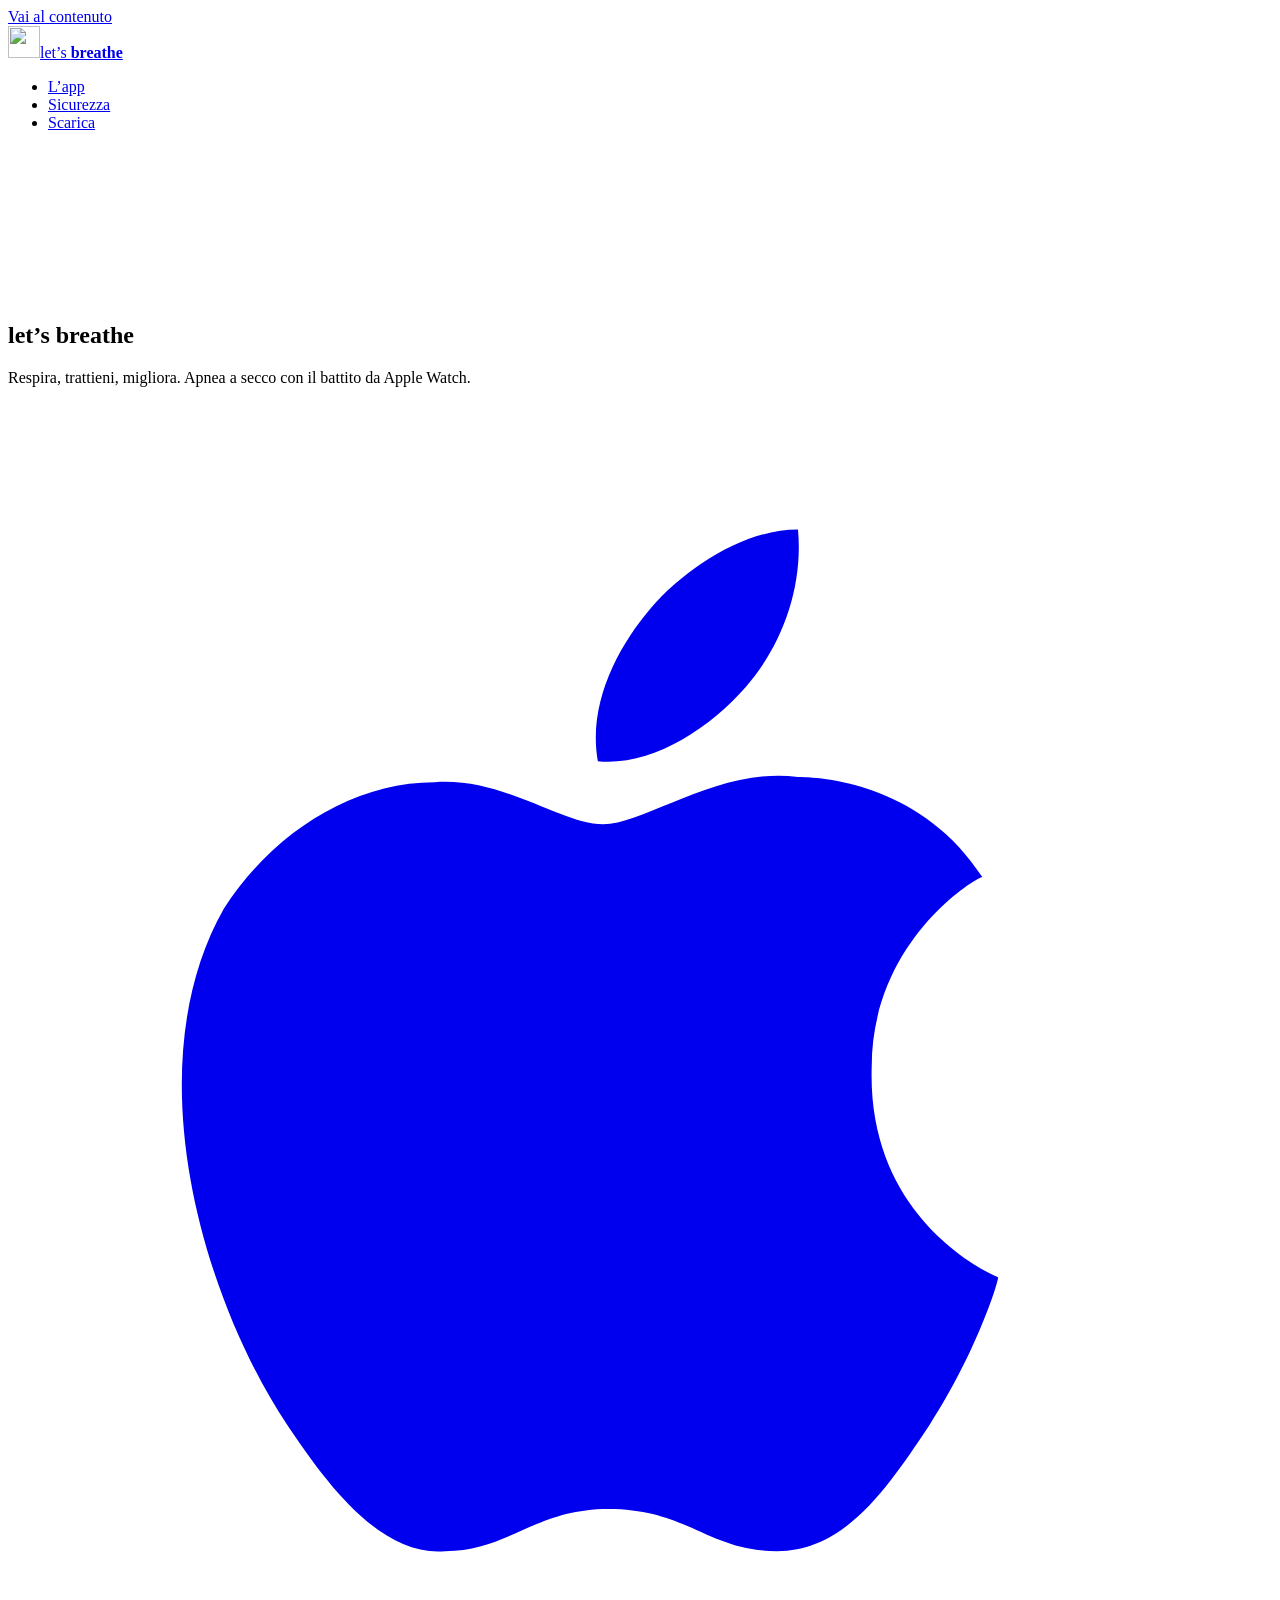
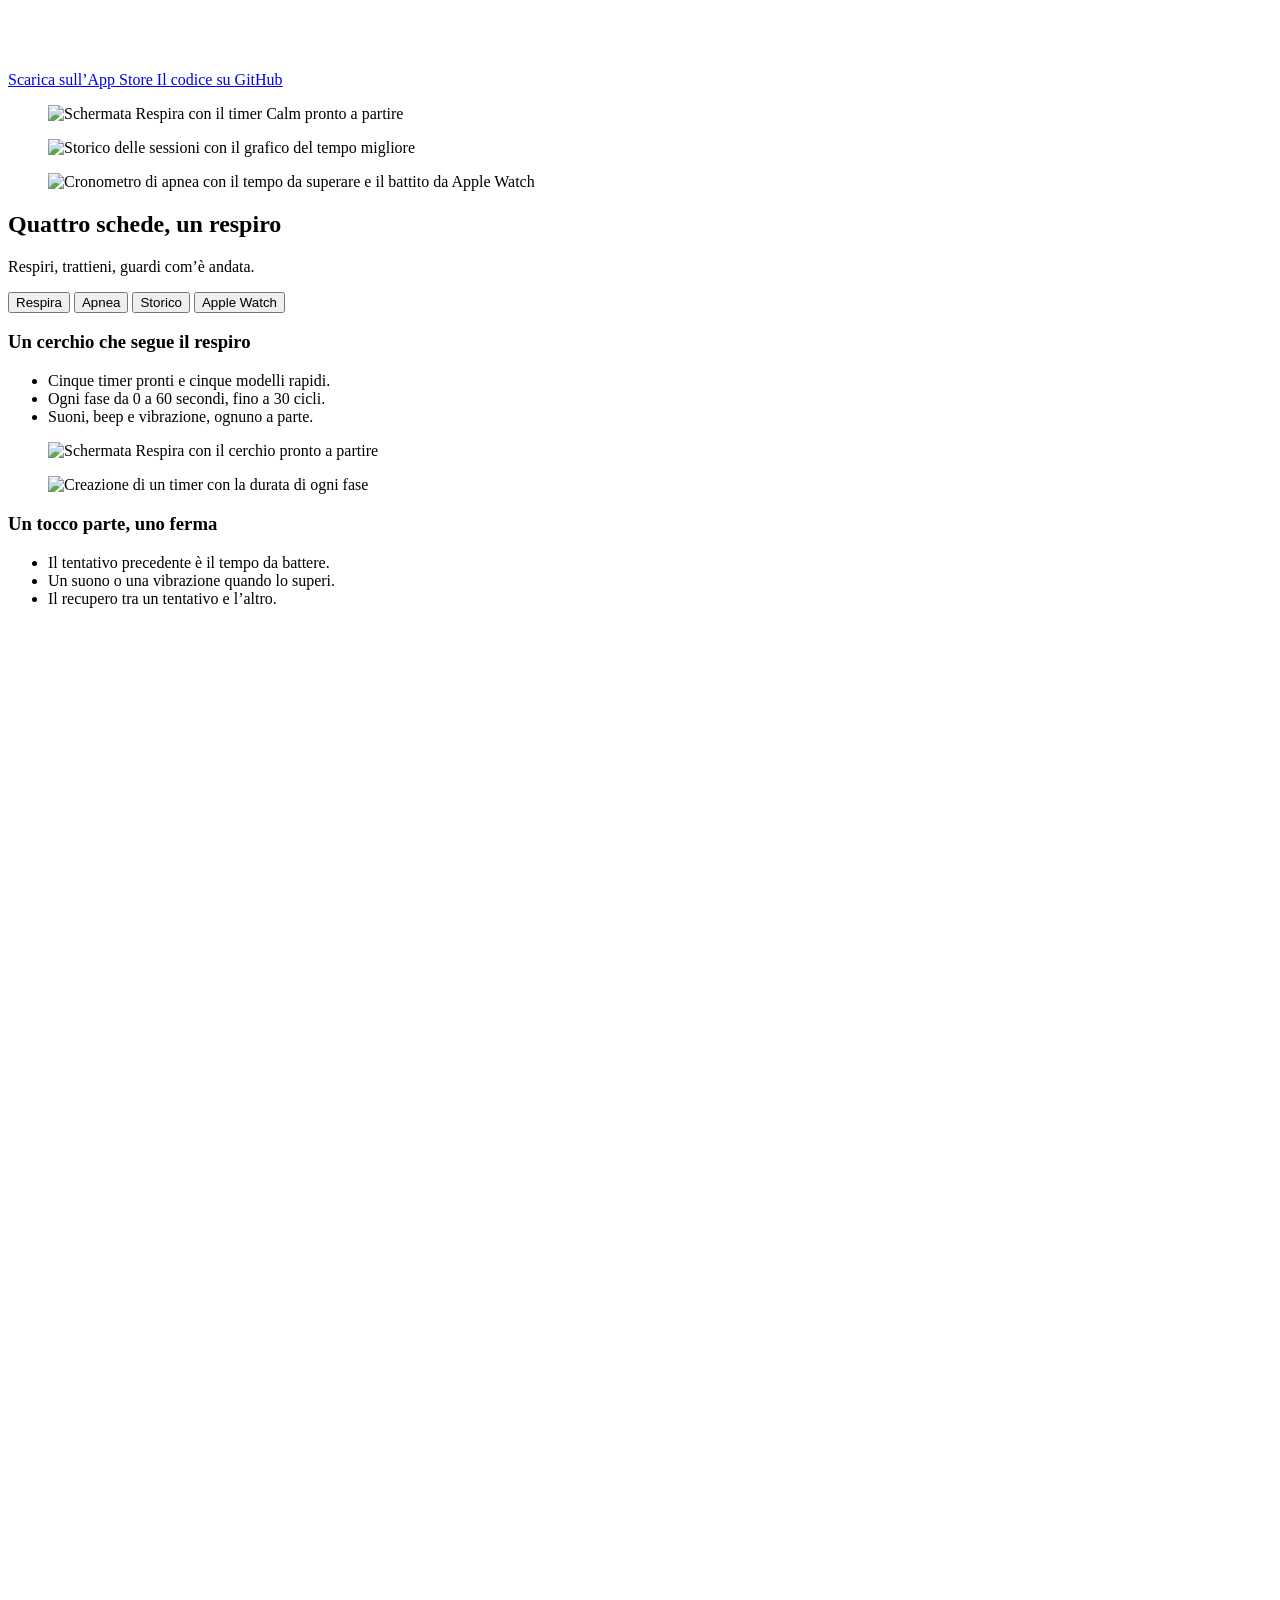
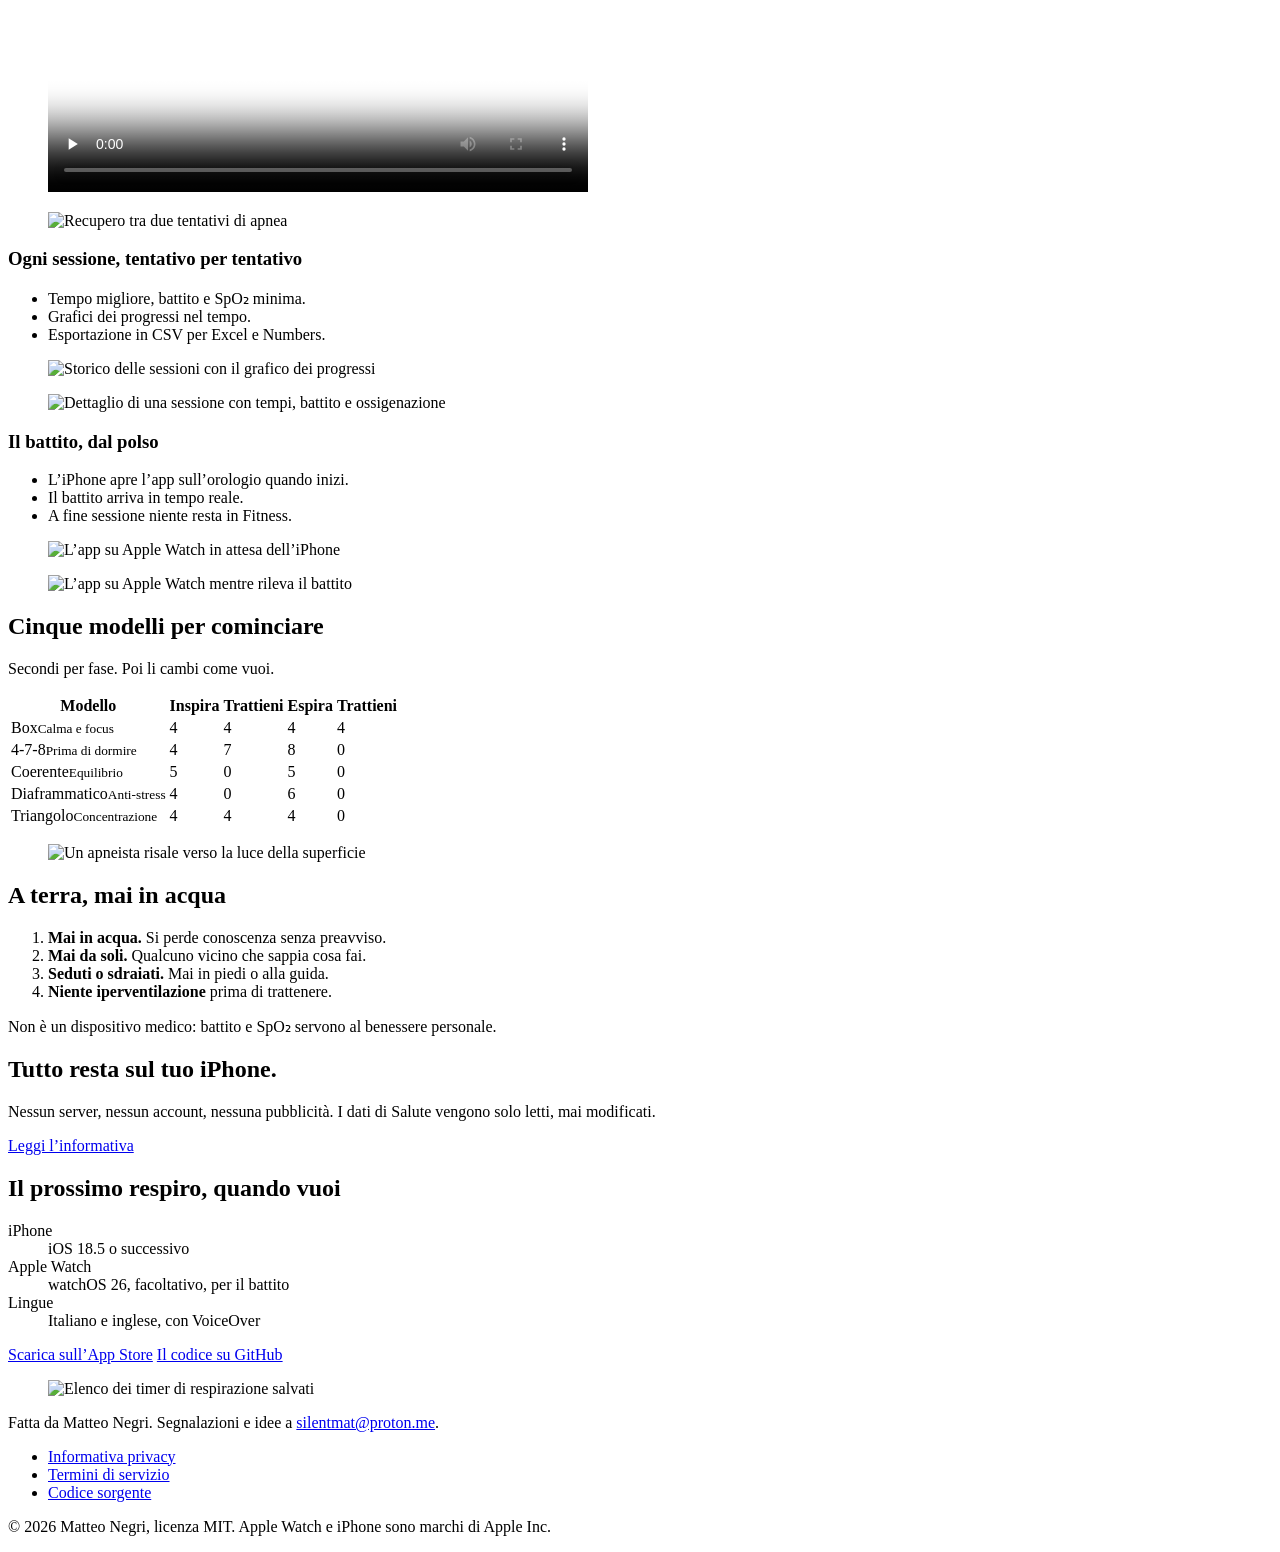
==== docs/index.html @ 78574faf "Add files via upload" ====
<!doctype html>
<html lang="it">
<head>
<meta charset="utf-8">
<meta name="viewport" content="width=device-width, initial-scale=1">
<title>Let’s Breathe, respirazione guidata e apnea a secco</title>
<meta name="description" content="App per iPhone e Apple Watch: timer di respirazione a quattro fasi e cronometro di apnea statica a secco, con il battito in tempo reale dal Watch.">
<link rel="icon" href="assets/icon.png">
<link rel="apple-touch-icon" href="assets/icon.png">
<link rel="preconnect" href="https://fonts.googleapis.com">
<link rel="preconnect" href="https://fonts.gstatic.com" crossorigin>
<link href="https://fonts.googleapis.com/css2?family=Instrument+Sans:wght@400;500;700&family=Figtree:wght@400;500&display=swap" rel="stylesheet">
<link rel="stylesheet" href="assets/site.css">
<script>document.documentElement.classList.add('js');</script>
</head>
<body>
<a class="skip" href="#main">Vai al contenuto</a>

<header class="nav">
  <div class="container nav__in">
    <a class="mark" href="./" aria-label="Let’s Breathe, inizio pagina"><img src="assets/icon.png" alt="" width="32" height="32">let’s <b>breathe</b></a>
    <ul>
      <li><a href="#app">L’app</a></li>
      <li><a href="#sicurezza">Sicurezza</a></li>
      <li><a href="#scarica">Scarica</a></li>
    </ul>
  </div>
</header>

<main id="main">
  <section class="hero" aria-labelledby="hero-title">
    <canvas class="hero__sea" aria-hidden="true"></canvas>
    <div class="container hero__grid">
      <div>
        <h1 id="hero-title" class="wordmark"><span>let’s</span> <b>breathe</b></h1>
        <p class="lead"><span class="motto">Respira, trattieni, migliora.</span> Apnea a secco con il battito da Apple Watch.</p>
        <div class="actions">
          <a class="btn btn--primary" href="https://apps.apple.com/it/app/lets-breathe/id6837291782">
            <svg viewBox="0 0 24 24" aria-hidden="true" fill="currentColor"><path d="M16.4 12.6c0-2.4 2-3.6 2.1-3.6-1.1-1.7-2.9-1.9-3.5-1.9-1.5-.2-2.9.9-3.7.9-.8 0-1.9-.9-3.2-.8-1.6 0-3.1 1-4 2.4-1.7 3-.4 7.4 1.2 9.8.8 1.2 1.8 2.5 3 2.4 1.2 0 1.7-.8 3.1-.8 1.5 0 1.9.8 3.2.8 1.3 0 2.1-1.2 2.9-2.4.9-1.4 1.3-2.7 1.3-2.8 0 0-2.5-1-2.4-4zM14 5.4c.7-.8 1.1-1.9 1-3-1 0-2.1.7-2.8 1.5-.6.7-1.2 1.8-1 2.9 1 .1 2.1-.6 2.8-1.4z"/></svg>
            Scarica sull’App Store
          </a>
          <a class="btn" href="https://github.com/negri-matteo/LetsBreathe">Il codice su GitHub</a>
        </div>
      </div>

      <div class="phones" aria-label="Tre schermate dell’app">
        <figure class="phone phone--l"><img src="Respira.jpg" width="600" height="1303" alt="Schermata Respira con il timer Calm pronto a partire" fetchpriority="high"></figure>
        <figure class="phone phone--r"><img src="Storico.jpg" width="600" height="1303" alt="Storico delle sessioni con il grafico del tempo migliore"></figure>
        <figure class="phone phone--c"><img src="Apnea.jpg" width="600" height="1303" alt="Cronometro di apnea con il tempo da superare e il battito da Apple Watch" fetchpriority="high"></figure>
      </div>
    </div>
  </section>
  <section class="section" id="app" aria-labelledby="app-title">
    <div class="container">
      <div class="head">
        <h2 id="app-title">Quattro schede, un respiro</h2>
        <p class="lead">Respiri, trattieni, guardi com’è andata.</p>
      </div>
      <div class="tabs" role="tablist" aria-label="Le schede dell’app">
        <button role="tab" id="t-resp" aria-controls="p-resp" aria-selected="true">Respira</button>
        <button role="tab" id="t-apnea" aria-controls="p-apnea" aria-selected="false" tabindex="-1">Apnea</button>
        <button role="tab" id="t-storico" aria-controls="p-storico" aria-selected="false" tabindex="-1">Storico</button>
        <button role="tab" id="t-watch" aria-controls="p-watch" aria-selected="false" tabindex="-1">Apple Watch</button>
      </div>

      <div class="panel" role="tabpanel" id="p-resp" aria-labelledby="t-resp">
        <div>
          <h3>Un cerchio che segue il respiro</h3>
          <ul class="facts">
            <li>Cinque timer pronti e cinque modelli rapidi.</li>
            <li>Ogni fase da 0 a 60 secondi, fino a 30 cicli.</li>
            <li>Suoni, beep e vibrazione, ognuno a parte.</li>
          </ul>
        </div>
        <div class="shots">
          <figure class="shot" data-slot="respira" data-kind="product"><img src="Respira.jpg" width="600" height="1303" alt="Schermata Respira con il cerchio pronto a partire" loading="lazy"></figure>
          <figure class="shot" data-slot="nuovo-timer" data-kind="product"><img src="Nuovo_Timer.jpg" width="600" height="1303" alt="Creazione di un timer con la durata di ogni fase" loading="lazy"></figure>
        </div>
      </div>

      <div class="panel" role="tabpanel" id="p-apnea" aria-labelledby="t-apnea">
        <div>
          <h3>Un tocco parte, uno ferma</h3>
          <ul class="facts">
            <li>Il tentativo precedente è il tempo da battere.</li>
            <li>Un suono o una vibrazione quando lo superi.</li>
            <li>Il recupero tra un tentativo e l’altro.</li>
          </ul>
        </div>
        <div class="shots">
          <figure class="shot shot--video" data-kind="product">
            <video controls playsinline preload="none" poster="assets/lets-breathe-demo-poster.jpg" width="540" height="1168" aria-label="Registrazione dello schermo di Let’s Breathe: avvertenze, timer di respirazione, apnea con il battito da Apple Watch, storico e informazioni">
              <source src="assets/lets-breathe-demo.mp4" type="video/mp4">
            </video>
          </figure>
          <figure class="shot" data-slot="recupero" data-kind="product"><img src="Recupero.jpg" width="600" height="1303" alt="Recupero tra due tentativi di apnea" loading="lazy"></figure>
        </div>
      </div>

      <div class="panel" role="tabpanel" id="p-storico" aria-labelledby="t-storico">
        <div>
          <h3>Ogni sessione, tentativo per tentativo</h3>
          <ul class="facts">
            <li>Tempo migliore, battito e SpO₂ minima.</li>
            <li>Grafici dei progressi nel tempo.</li>
            <li>Esportazione in CSV per Excel e Numbers.</li>
          </ul>
        </div>
        <div class="shots">
          <figure class="shot" data-slot="storico" data-kind="product"><img src="Storico.jpg" width="600" height="1303" alt="Storico delle sessioni con il grafico dei progressi" loading="lazy"></figure>
          <figure class="shot" data-slot="sessione" data-kind="product"><img src="Sessione.jpg" width="600" height="1303" alt="Dettaglio di una sessione con tempi, battito e ossigenazione" loading="lazy"></figure>
        </div>
      </div>

      <div class="panel" role="tabpanel" id="p-watch" aria-labelledby="t-watch">
        <div>
          <h3>Il battito, dal polso</h3>
          <ul class="facts">
            <li>L’iPhone apre l’app sull’orologio quando inizi.</li>
            <li>Il battito arriva in tempo reale.</li>
            <li>A fine sessione niente resta in Fitness.</li>
          </ul>
        </div>
        <div class="shots shots--watch">
          <figure class="shot shot--watch" data-slot="watch-attesa" data-kind="product"><img src="Watch_Attesa.jpg" width="416" height="496" alt="L’app su Apple Watch in attesa dell’iPhone" loading="lazy"></figure>
          <figure class="shot shot--watch" data-slot="watch-battito" data-kind="product"><img src="Watch.jpg" width="416" height="496" alt="L’app su Apple Watch mentre rileva il battito" loading="lazy"></figure>
        </div>
      </div>
    </div>
  </section>

  <section class="section--l" aria-labelledby="modelli-title">
    <div class="container">
      <div class="head">
        <h2 id="modelli-title">Cinque modelli per cominciare</h2>
        <p class="lead">Secondi per fase. Poi li cambi come vuoi.</p>
      </div>
      <div class="table-wrap" tabindex="0" role="region" aria-labelledby="modelli-title">
        <table class="patterns">
          <thead><tr><th scope="col">Modello</th><th scope="col">Inspira</th><th scope="col">Trattieni</th><th scope="col">Espira</th><th scope="col">Trattieni</th></tr></thead>
          <tbody>
            <tr><td>Box<small>Calma e focus</small></td><td>4</td><td>4</td><td>4</td><td>4</td></tr>
            <tr><td>4-7-8<small>Prima di dormire</small></td><td>4</td><td>7</td><td>8</td><td class="zero">0</td></tr>
            <tr><td>Coerente<small>Equilibrio</small></td><td>5</td><td class="zero">0</td><td>5</td><td class="zero">0</td></tr>
            <tr><td>Diaframmatico<small>Anti-stress</small></td><td>4</td><td class="zero">0</td><td>6</td><td class="zero">0</td></tr>
            <tr><td>Triangolo<small>Concentrazione</small></td><td>4</td><td>4</td><td>4</td><td class="zero">0</td></tr>
          </tbody>
        </table>
      </div>
    </div>
  </section>

  <section class="section--l" id="sicurezza" aria-labelledby="sicurezza-title">
    <div class="container safety">
      <figure class="photo" data-slot="freediver" data-alt="Un apneista risale verso la luce della superficie">
        <img src="assets/freediver.jpg" width="2400" height="1029" alt="Un apneista risale verso la luce della superficie" loading="lazy">
      </figure>
      <div>
        <h2 id="sicurezza-title">A terra, mai in acqua</h2>
        <ol>
          <li><span><strong>Mai in acqua.</strong> Si perde conoscenza senza preavviso.</span></li>
          <li><span><strong>Mai da soli.</strong> Qualcuno vicino che sappia cosa fai.</span></li>
          <li><span><strong>Seduti o sdraiati.</strong> Mai in piedi o alla guida.</span></li>
          <li><span><strong>Niente iperventilazione</strong> prima di trattenere.</span></li>
        </ol>
        <p class="note">Non è un dispositivo medico: battito e SpO₂ servono al benessere personale.</p>
      </div>
    </div>
  </section>

  <section class="band" aria-labelledby="privacy-title">
    <div class="container">
      <h2 class="statement" id="privacy-title">Tutto resta sul tuo iPhone.</h2>
      <div class="band__foot">
        <p>Nessun server, nessun account, nessuna pubblicità. I dati di Salute vengono solo letti, mai modificati.</p>
        <a href="privacy">Leggi l’informativa</a>
      </div>
    </div>
  </section>

  <section class="section--l" id="scarica" aria-labelledby="scarica-title">
    <div class="container close">
      <div>
        <h2 id="scarica-title">Il prossimo respiro, quando vuoi</h2>
        <dl class="needs">
          <dt>iPhone</dt><dd>iOS 18.5 o successivo</dd>
          <dt>Apple Watch</dt><dd>watchOS 26, facoltativo, per il battito</dd>
          <dt>Lingue</dt><dd>Italiano e inglese, con VoiceOver</dd>
        </dl>
        <div class="actions">
          <a class="btn btn--primary" href="https://apps.apple.com/it/app/lets-breathe/id6837291782">Scarica sull’App Store</a>
          <a class="btn" href="https://github.com/negri-matteo/LetsBreathe">Il codice su GitHub</a>
        </div>
      </div>
      <figure class="shot close__shot" data-slot="timer" data-kind="product"><img src="Timer.jpg" width="600" height="1303" alt="Elenco dei timer di respirazione salvati" loading="lazy"></figure>
    </div>
  </section>
</main>

<footer class="foot">
  <div class="container">
    <div class="foot__grid">
      <p class="signoff">Fatta da Matteo Negri. Segnalazioni e idee a <a href="mailto:silentmat@proton.me">silentmat@proton.me</a>.</p>
      <ul>
        <li><a href="privacy">Informativa privacy</a></li>
        <li><a href="termini">Termini di servizio</a></li>
        <li><a href="https://github.com/negri-matteo/LetsBreathe">Codice sorgente</a></li>
      </ul>
    </div>
    <p class="legal">© 2026 Matteo Negri, licenza MIT. Apple Watch e iPhone sono marchi di Apple Inc.</p>
  </div>
</footer>

<script>
(() => {
  /* the sea: light falling from the surface, drawn once */
  const cv = document.querySelector('.hero__sea');
  const draw = () => {
    const r = cv.getBoundingClientRect(), d = Math.min(devicePixelRatio || 1, 2);
    cv.width = r.width * d; cv.height = r.height * d;
    const c = cv.getContext('2d'), css = getComputedStyle(document.documentElement);
    const shaft = css.getPropertyValue('--color-shaft').trim(), mote = css.getPropertyValue('--color-mote').trim();
    c.scale(d, d);
    const sky = c.createLinearGradient(0, 0, 0, r.height);
    sky.addColorStop(0, css.getPropertyValue('--color-sky').trim()); sky.addColorStop(0.7, css.getPropertyValue('--color-paper').trim());
    c.fillStyle = sky; c.fillRect(0, 0, r.width, r.height);
    let seed = 7; const rnd = () => (seed = (seed * 16807) % 2147483647) / 2147483647;
    const ox = r.width * 0.62;
    c.globalCompositeOperation = 'lighter';
    c.filter = 'blur(14px)';
    for (let i = 0; i < 22; i++) {
      const a = (rnd() - 0.5) * 0.9, w = 10 + rnd() * 46, len = r.height * (0.7 + rnd() * 0.6);
      c.save(); c.translate(ox + (rnd() - 0.5) * 220, -120); c.rotate(a);
      const g = c.createLinearGradient(0, 0, 0, len);
      g.addColorStop(0, shaft); g.addColorStop(1, 'transparent');
      c.fillStyle = g; c.beginPath(); c.moveTo(-w * 0.3, 0); c.lineTo(w * 0.3, 0); c.lineTo(w, len); c.lineTo(-w, len); c.closePath(); c.fill(); c.restore();
    }
    c.filter = 'none';
    c.globalCompositeOperation = 'source-over';
    c.fillStyle = mote;
    for (let i = 0; i < 140; i++) { const x = rnd() * r.width, y = rnd() * r.height, s = rnd() * 1.4; c.globalAlpha = 0.2 + rnd() * 0.6; c.beginPath(); c.arc(x, y, s, 0, 6.3); c.fill(); }
  };
  draw(); let t; addEventListener('resize', () => { clearTimeout(t); t = setTimeout(draw, 150); });

  /* the switcher */
  const tabs = [...document.querySelectorAll('[role="tab"]')];
  const pick = (t, focus) => { tabs.forEach((b) => { const on = b === t; b.setAttribute('aria-selected', on); b.tabIndex = on ? 0 : -1; document.getElementById(b.getAttribute('aria-controls')).hidden = !on; }); if (focus) t.focus(); };
  tabs.forEach((t, i) => {
    t.addEventListener('click', () => pick(t));
    t.addEventListener('keydown', (e) => { const d = e.key === 'ArrowRight' ? 1 : e.key === 'ArrowLeft' ? -1 : 0; if (d) { e.preventDefault(); pick(tabs[(i + d + tabs.length) % tabs.length], true); } });
  });
  pick(tabs[0]);
})();
</script>
</body>
</html>
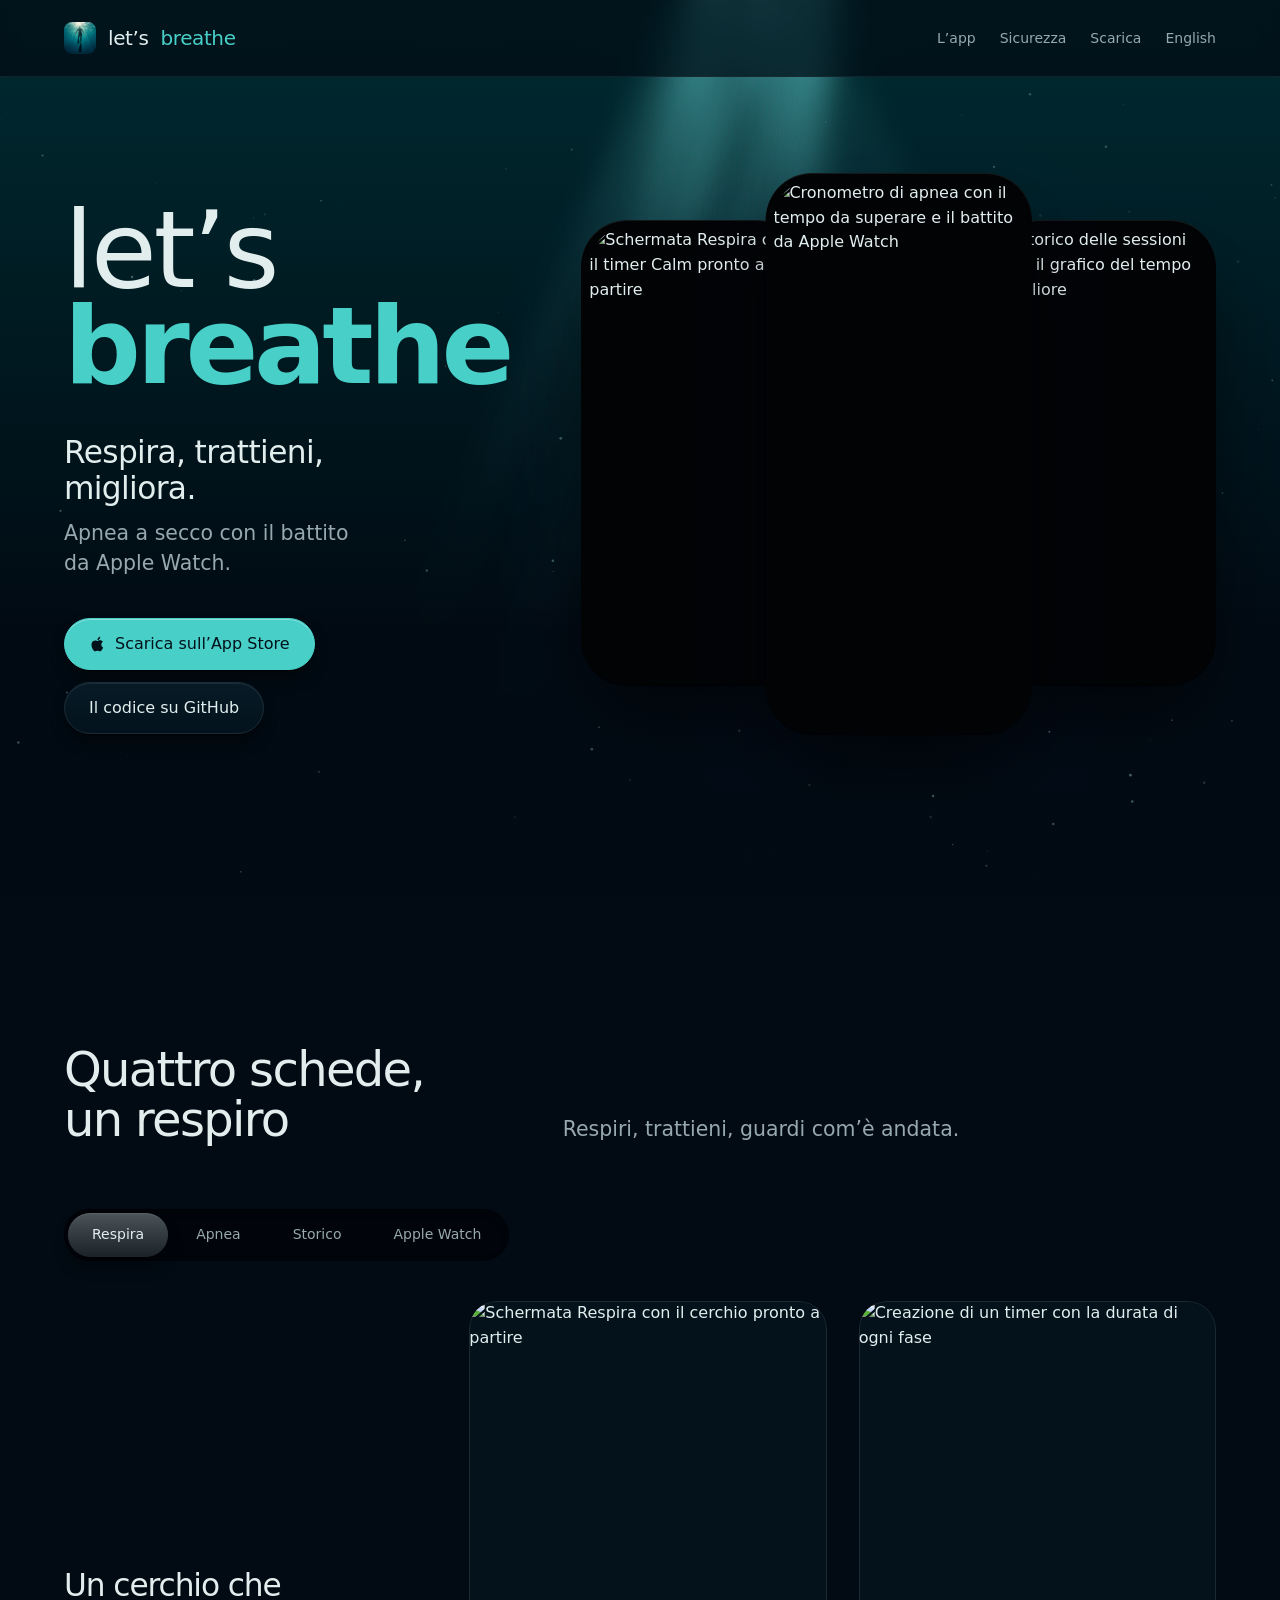
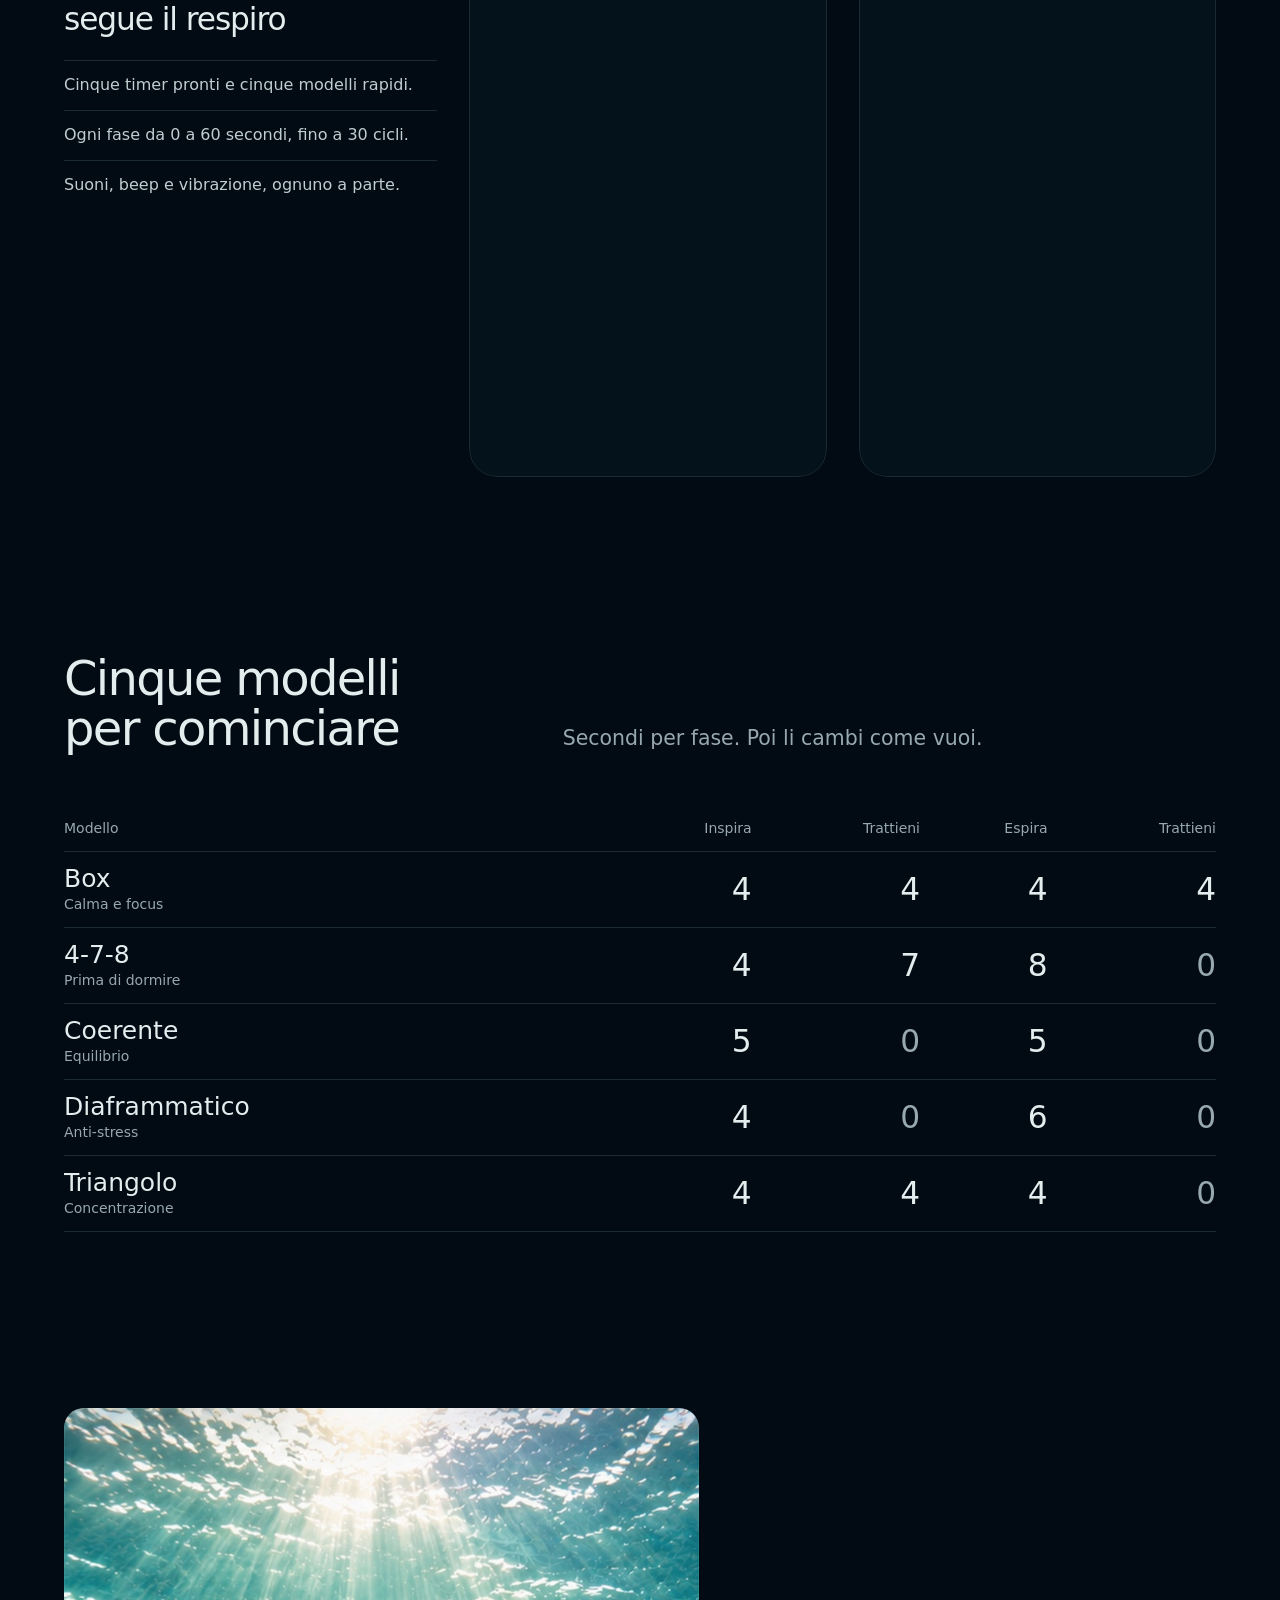
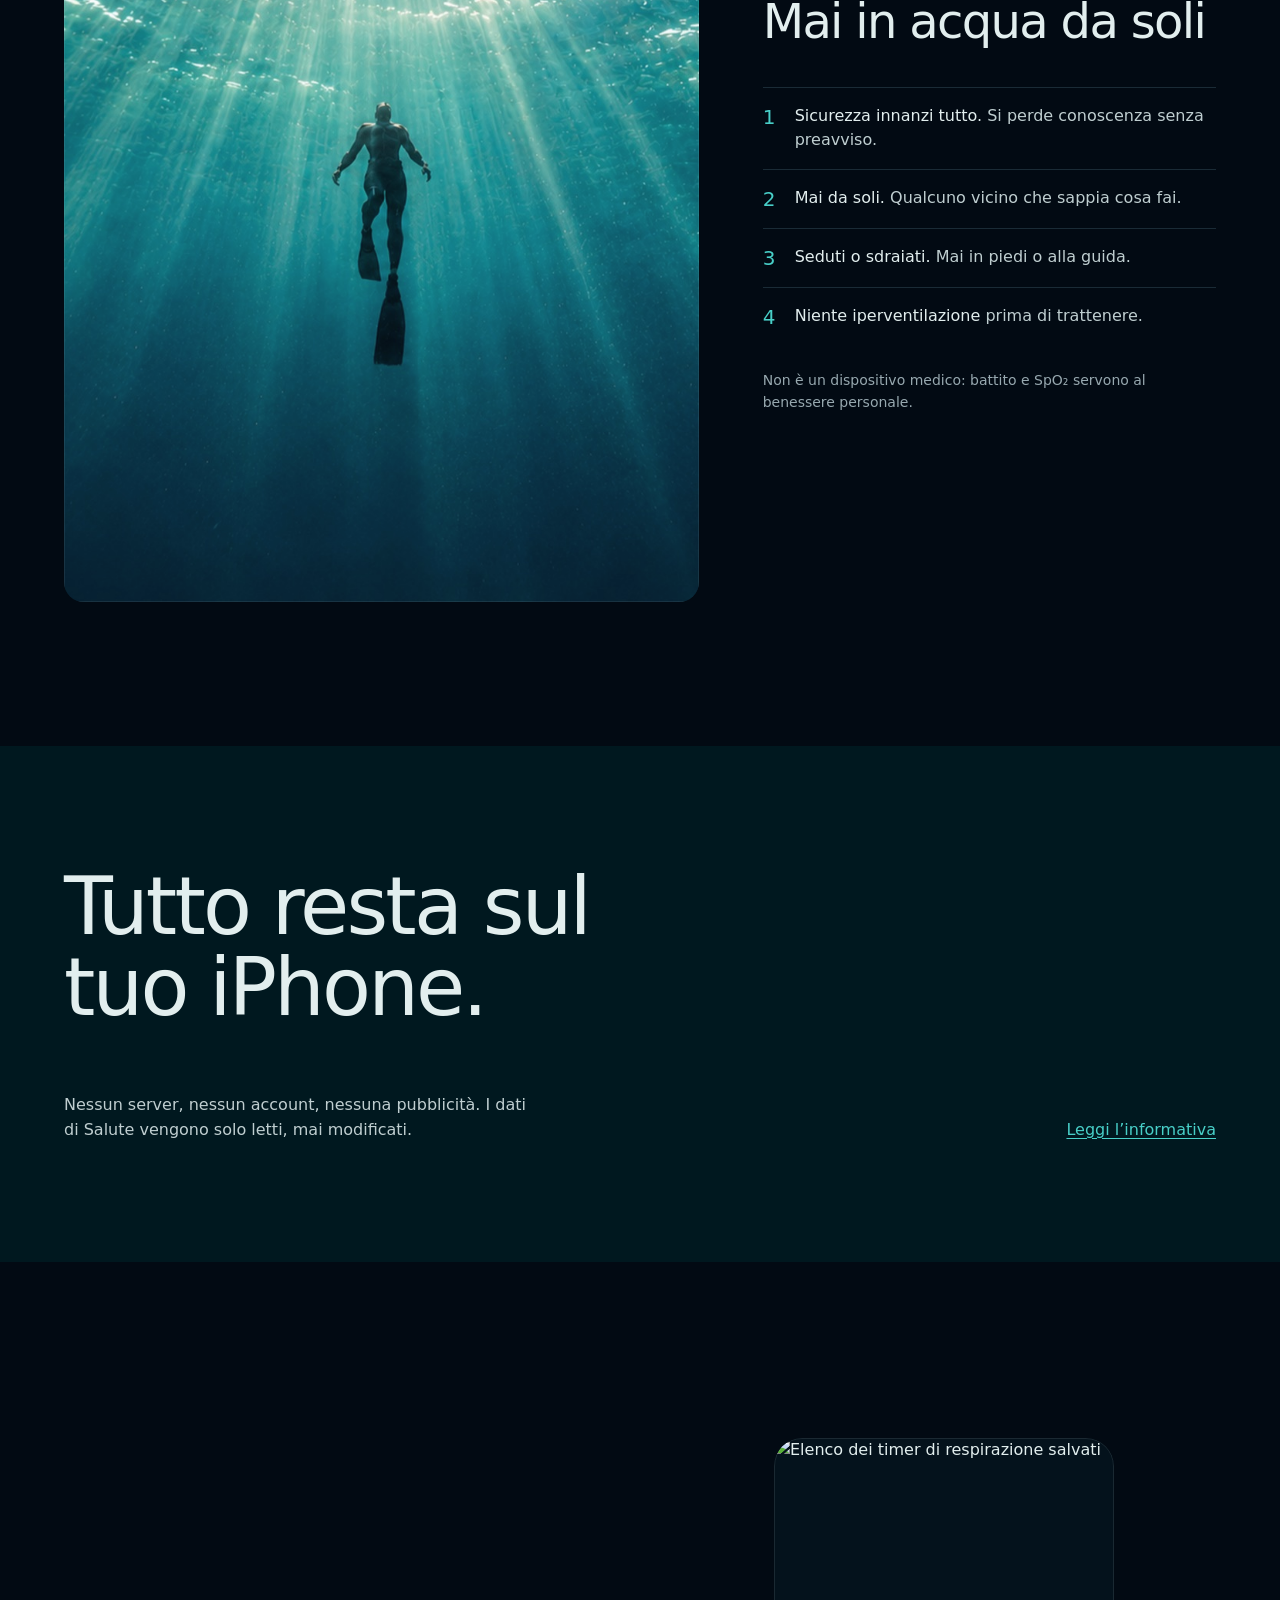
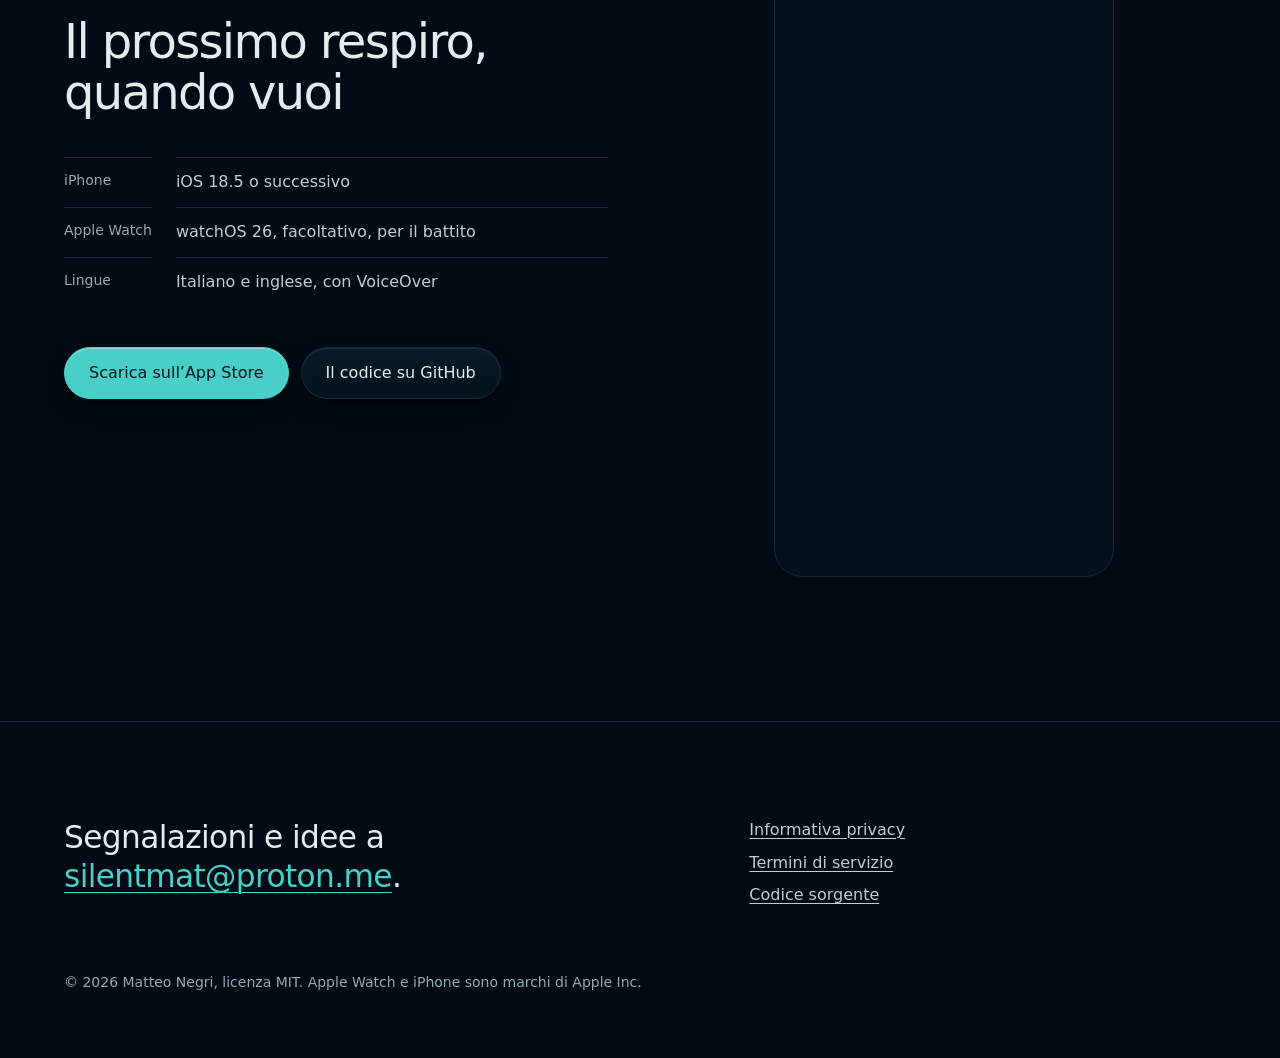
==== commit 6211f72f: "Add files via upload" ====
--- a/docs/index.html
+++ b/docs/index.html
@@ -5,6 +5,9 @@
 <meta name="viewport" content="width=device-width, initial-scale=1">
 <title>Let’s Breathe, respirazione guidata e apnea a secco</title>
 <meta name="description" content="App per iPhone e Apple Watch: timer di respirazione a quattro fasi e cronometro di apnea statica a secco, con il battito in tempo reale dal Watch.">
+<link rel="alternate" hreflang="it" href="https://negri-matteo.github.io/LetsBreathe/">
+<link rel="alternate" hreflang="en" href="https://negri-matteo.github.io/LetsBreathe/en/">
+<link rel="alternate" hreflang="x-default" href="https://negri-matteo.github.io/LetsBreathe/">
 <link rel="icon" href="assets/icon.png">
 <link rel="apple-touch-icon" href="assets/icon.png">
 <link rel="preconnect" href="https://fonts.googleapis.com">
@@ -23,6 +26,7 @@
       <li><a href="#app">L’app</a></li>
       <li><a href="#sicurezza">Sicurezza</a></li>
       <li><a href="#scarica">Scarica</a></li>
+      <li><a href="en/" hreflang="en" lang="en">English</a></li>
     </ul>
   </div>
 </header>
@@ -156,9 +160,9 @@
         <img src="assets/freediver.jpg" width="2400" height="1029" alt="Un apneista risale verso la luce della superficie" loading="lazy">
       </figure>
       <div>
-        <h2 id="sicurezza-title">A terra, mai in acqua</h2>
+        <h2 id="sicurezza-title">Mai in acqua da soli</h2>
         <ol>
-          <li><span><strong>Mai in acqua.</strong> Si perde conoscenza senza preavviso.</span></li>
+          <li><span><strong>Sicurezza innanzi tutto.</strong> Si perde conoscenza senza preavviso.</span></li>
           <li><span><strong>Mai da soli.</strong> Qualcuno vicino che sappia cosa fai.</span></li>
           <li><span><strong>Seduti o sdraiati.</strong> Mai in piedi o alla guida.</span></li>
           <li><span><strong>Niente iperventilazione</strong> prima di trattenere.</span></li>
@@ -200,7 +204,7 @@
 <footer class="foot">
   <div class="container">
     <div class="foot__grid">
-      <p class="signoff">Fatta da Matteo Negri. Segnalazioni e idee a <a href="mailto:silentmat@proton.me">silentmat@proton.me</a>.</p>
+      <p class="signoff">Segnalazioni e idee a <a href="mailto:silentmat@proton.me">silentmat@proton.me</a>.</p>
       <ul>
         <li><a href="privacy">Informativa privacy</a></li>
         <li><a href="termini">Termini di servizio</a></li>
--- a/docs/assets/site.css
+++ b/docs/assets/site.css
@@ -0,0 +1,143 @@
+/* Hallmark · shape: Product Tour (swapped from Stat-Led: no figures given) · genre: atmospheric · theme: Ribbon (deal 1/3, seed sito-per-app-let-dd8a·4f5f2361·2026-11-20·r0) · job: try · draw: 3ea4c0
+ * nav sticky (fixed, on a blur backdrop: the genre's one glass licence) · hero: Stage, the wordmark on columns 1 to 5, three phones fanned on 6 to 12 (the user's reference) · nav: edge-aligned (swapped from search-led: one page, nothing to search) · footer: letter close · imagery: screenshots 8 and 1 screen recording, full length (the user's own) and 1 photograph (the user's own) · signature: the three real screens fanned as phones beside the wordmark · ribbon: abyss (two-in-the-morning ground, the brand teal as the one signal)
+ * axes: dark/grotesk-sans/chromatic-teal · posture: committed · contrast: pass · fold: pass · v2.0.0 */
+/* Hallmark · waive 47b · three phone frames, real captures inside · the user sent this hero as the reference: the app's own screens held as phones */
+/* Hallmark · waive 44c · the fanned group starts beside the text, its left phone within 120px · the check measures the centre phone of the three, which stands in the middle of the fan by design */
+/* Hallmark · pre-emit critique: P4 H4 E4 S4 R4 V4 · weakest: S, a breathing page could be any calm app; every screen shown is a real capture of this one */
+@import url("./tokens.css");
+@import url("./base.css");
+
+/* ---------- chrome ---------- */
+.skip { position: absolute; left: var(--space-md); top: calc(-1 * var(--space-3xl)); z-index: var(--z-toast); padding: var(--space-xs) var(--space-md); background: var(--color-ink); color: var(--color-paper); border-radius: var(--radius-part); }
+.skip:focus-visible { top: var(--space-md); }
+
+.nav { position: fixed; inset-inline: 0; top: 0; z-index: var(--z-sticky-nav); background: color-mix(in oklch, var(--color-paper) 72%, transparent); -webkit-backdrop-filter: blur(16px) saturate(1.2); backdrop-filter: blur(16px) saturate(1.2); border-bottom: var(--rule-hair) solid color-mix(in oklch, var(--color-rule) 70%, transparent); }
+@supports not ((backdrop-filter: blur(1px)) or (-webkit-backdrop-filter: blur(1px))) { .nav { background: var(--color-paper); } }
+.nav__in { display: flex; align-items: center; justify-content: space-between; gap: var(--space-lg); min-height: 76px; }
+.mark { display: inline-flex; align-items: center; gap: var(--space-sm); text-decoration: none; font: 500 var(--text-lg)/1 var(--font-display); letter-spacing: -0.02em; white-space: nowrap; }
+.mark img { width: 32px; height: 32px; border-radius: 8px; }
+.mark b { font-weight: 500; color: var(--color-accent); }
+.nav ul { display: flex; align-items: center; gap: var(--space-lg); margin: 0; padding: 0; list-style: none; }
+.nav a:not(.mark) { font-size: var(--text-sm); font-weight: 500; color: var(--color-muted); text-decoration: none; white-space: nowrap; transition: color var(--dur-short) var(--ease-out); }
+.nav a:not(.mark):hover { color: var(--color-ink); }
+.mark:hover b { text-decoration: underline; text-decoration-thickness: 1px; }
+
+/* ---------- controls ---------- */
+.btn { display: inline-flex; align-items: center; justify-content: center; gap: var(--space-xs); min-height: 52px; padding: 0 var(--space-lg); border: var(--rule-hair) solid var(--color-rule); border-radius: var(--radius-pill); background: linear-gradient(var(--color-paper-3), var(--color-paper-2)); box-shadow: var(--edge-light), var(--shadow-part); color: var(--color-ink); font: 500 var(--text-md)/1 var(--font-body); white-space: nowrap; text-decoration: none; cursor: pointer; transition: background-color var(--dur-short) var(--ease-out), border-color var(--dur-short) var(--ease-out), transform var(--dur-micro) var(--ease-out); }
+.btn:hover { border-color: var(--color-muted); }
+.btn:active { transform: translateY(1px); }
+.btn:focus-visible { outline: 2px solid var(--color-focus); outline-offset: 3px; }
+.btn--primary { background: var(--color-accent); border-color: var(--color-accent); color: var(--color-accent-ink); box-shadow: var(--edge-primary), var(--shadow-part); }
+.btn--primary:hover { border-color: var(--color-ink); }
+.btn:disabled { cursor: not-allowed; }
+.btn svg { width: 18px; height: 18px; flex: none; }
+.actions { display: flex; flex-wrap: wrap; gap: var(--space-sm); }
+.note { font-size: var(--text-sm); color: var(--color-muted); }
+
+/* ---------- hero ---------- */
+.hero { position: relative; isolation: isolate; min-height: 100dvh; display: grid; align-items: center; padding-block: calc(76px + var(--space-lg)) var(--space-2xl); background: var(--color-paper); color: var(--color-ink); }
+.hero__sea { position: absolute; inset: 0; z-index: -1; width: 100%; height: 100%; }
+.hero__grid { display: grid; grid-template-columns: minmax(0, 5fr) minmax(0, 7fr); gap: var(--space-2xl); align-items: center; }
+.wordmark { max-width: none; font-size: clamp(4rem, 8.4vw, 8.5rem); line-height: 0.9; letter-spacing: -0.03em; text-transform: lowercase; }
+.wordmark span { display: block; font-weight: 400; }
+.wordmark b { display: block; font-weight: 700; color: var(--color-accent); letter-spacing: -0.04em; }
+.hero .lead { margin-top: var(--space-xl); max-width: 22ch; color: var(--color-muted); font-size: var(--text-lead); }
+.motto { display: block; margin-bottom: var(--space-sm); font: 500 var(--text-2xl)/1.15 var(--font-display); letter-spacing: -0.02em; color: var(--color-ink); }
+.hero .actions { margin-top: var(--space-xl); }
+.phones { position: relative; width: 100%; max-width: 760px; justify-self: start; aspect-ratio: 1 / 0.93; }
+.phone { position: absolute; margin: 0; padding: var(--space-xs); border-radius: 46px; background: var(--color-bezel); box-shadow: var(--edge-light), var(--shadow-phone); }
+.phone img { width: 100%; height: auto; border-radius: 38px; }
+.phone--c { z-index: 2; left: 50%; top: 0; width: 42%; transform: translateX(-50%); }
+.phone--l, .phone--r { top: 8%; width: 35%; }
+.phone--l { left: 0; }
+.phone--r { right: 0; }
+.hero .note { margin-top: var(--space-md); }
+
+/* ---------- sections ---------- */
+.section { padding-block: var(--section-gap) 0; }
+.section--l { padding-block: var(--section-gap-l) 0; }
+.head { display: grid; grid-template-columns: minmax(0, 5fr) minmax(0, 7fr); gap: var(--gap-columns); align-items: end; }
+.head .lead { color: var(--color-muted); }
+
+/* switcher */
+.tabs { display: inline-flex; flex-wrap: wrap; gap: var(--space-2xs); margin-top: var(--space-2xl); padding: var(--space-2xs); border-radius: var(--radius-pill); background: var(--color-deep); box-shadow: var(--inset-bed); }
+.tabs button { min-height: 44px; padding: 0 var(--space-lg); border: 0; border-radius: var(--radius-pill); background: transparent; color: var(--color-muted); font-size: var(--text-sm); font-weight: 500; white-space: nowrap; cursor: pointer; transition: color var(--dur-short) var(--ease-out); }
+.tabs button:hover { color: var(--color-ink); }
+.tabs button:active { transform: translateY(1px); }
+.tabs button:focus-visible { outline: 2px solid var(--color-focus); outline-offset: 2px; }
+.tabs button[aria-selected="true"] { background: linear-gradient(var(--metal-hi), var(--metal-lo)); color: var(--color-ink); box-shadow: var(--edge-light), var(--shadow-part); }
+html:not(.js) .tabs { display: none; }
+.panel { display: grid; grid-template-columns: minmax(0, 4fr) minmax(0, 8fr); gap: var(--gap-columns); align-items: center; margin-top: var(--space-xl); }
+html:not(.js) .panel + .panel { margin-top: var(--space-3xl); }
+.panel h3 { font-size: var(--text-2xl); line-height: 1.1; }
+.facts { margin: var(--space-lg) 0 0; padding: 0; list-style: none; }
+.facts li { padding: var(--space-sm) 0; border-top: var(--rule-hair) solid var(--color-rule); color: var(--color-ink-2); max-width: 40ch; }
+.shots { display: grid; grid-template-columns: repeat(2, minmax(0, 1fr)); gap: var(--gap-columns); }
+.shot { margin: 0; aspect-ratio: 600 / 1303; border-radius: 28px; background: var(--color-paper-2); }
+.shot--video { position: relative; aspect-ratio: 540 / 1168; overflow: hidden; }
+.shot--video video { position: absolute; inset: 0; width: 100%; height: 100%; object-fit: cover; outline: 1px solid color-mix(in oklab, var(--color-ink) 10%, transparent); outline-offset: -1px; border-radius: inherit; }
+.shot--watch { aspect-ratio: 416 / 496; border-radius: 48px; }
+.shots--watch { align-items: center; padding-inline: var(--space-2xl); }
+[data-kind="product"] > img { filter: none; outline: 1px solid color-mix(in oklab, var(--color-ink) 10%, transparent); outline-offset: -1px; border-radius: inherit; }
+
+/* table of patterns */
+.patterns { width: 100%; margin-top: var(--space-2xl); border-collapse: collapse; font-variant-numeric: tabular-nums; }
+.patterns th { padding: 0 0 var(--space-sm); font-size: var(--text-sm); font-weight: 500; color: var(--color-muted); text-align: right; border-bottom: var(--rule-hair) solid var(--color-rule); }
+.patterns th:first-child, .patterns td:first-child { text-align: left; }
+.patterns td { height: 76px; padding: 0 0 0 var(--space-md); border-bottom: var(--rule-hair) solid var(--color-rule); text-align: right; font: 400 var(--text-2xl)/1 var(--font-display); }
+.patterns td:first-child { padding-left: 0; font-size: var(--text-xl); }
+.patterns td small { display: block; margin-top: var(--space-2xs); font: 400 var(--text-sm)/1.3 var(--font-body); color: var(--color-muted); }
+.patterns td.zero { color: var(--color-muted); }
+.patterns caption { caption-side: bottom; padding-top: var(--space-md); text-align: left; font-size: var(--text-sm); color: var(--color-muted); }
+.table-wrap { overflow-x: auto; }
+
+/* safety: photograph beside the rules */
+.safety { display: grid; grid-template-columns: minmax(0, 7fr) minmax(0, 5fr); gap: var(--space-2xl); align-items: center; }
+.photo { margin: 0; aspect-ratio: 4 / 5; min-height: 440px; border-radius: var(--radius-card); }
+.photo > img { filter: saturate(0.85) contrast(0.98); object-position: 50% 35%; outline: 1px solid color-mix(in oklab, var(--color-ink) 8%, transparent); outline-offset: -1px; }
+.safety ol { margin: var(--space-xl) 0 0; padding: 0; list-style: none; counter-reset: r; }
+.safety li { display: grid; grid-template-columns: 2rem minmax(0, 1fr); padding: var(--space-md) 0; border-top: var(--rule-hair) solid var(--color-rule); color: var(--color-ink-2); counter-increment: r; }
+.safety li::before { content: counter(r); font: 400 var(--text-lg)/1.3 var(--font-display); color: var(--color-accent); font-variant-numeric: tabular-nums; }
+.safety li strong { font-weight: 500; color: var(--color-ink); }
+.safety .note { margin-top: var(--space-lg); max-width: 46ch; }
+
+/* privacy statement on a band */
+.band { margin-top: var(--section-gap); padding-block: var(--section-gap-s); background: var(--color-band); color: var(--color-band-ink); }
+.statement { max-width: 18ch; font-size: var(--text-display); line-height: 1.02; }
+.band__foot { display: grid; grid-template-columns: minmax(0, 6fr) minmax(0, 6fr); gap: var(--gap-columns); margin-top: var(--space-2xl); align-items: end; }
+.band__foot p { color: var(--color-ink-2); max-width: 46ch; }
+.band__foot a { justify-self: end; font-weight: 500; color: var(--color-accent); }
+
+/* close: the download beside one last screen */
+.close { display: grid; grid-template-columns: minmax(0, 6fr) minmax(0, 6fr); gap: var(--space-2xl); align-items: center; }
+.close .actions { margin-top: var(--space-xl); }
+.needs { margin: var(--space-xl) 0 0; display: grid; grid-template-columns: max-content minmax(0, 1fr); column-gap: var(--space-lg); }
+.needs dt, .needs dd { margin: 0; padding: var(--space-sm) 0; border-top: var(--rule-hair) solid var(--color-rule); }
+.needs dt { font-size: var(--text-sm); color: var(--color-muted); }
+.needs dd { color: var(--color-ink-2); }
+.close__shot { justify-self: center; width: min(100%, 340px); }
+
+/* footer: a letter close */
+.foot { margin-top: var(--section-gap); padding-block: var(--space-3xl) var(--space-2xl); border-top: var(--rule-hair) solid var(--color-rule); }
+.foot__grid { display: grid; grid-template-columns: minmax(0, 7fr) minmax(0, 5fr); gap: var(--gap-columns); }
+.signoff { font: 400 var(--text-2xl)/1.25 var(--font-display); letter-spacing: -0.02em; max-width: 26ch; }
+.signoff a { color: var(--color-accent); }
+.foot ul { margin: 0; padding: 0; list-style: none; display: grid; gap: var(--space-xs); align-content: start; }
+.foot ul a { color: var(--color-ink-2); }
+.foot ul a:hover { color: var(--color-ink); }
+.foot .legal { margin-top: var(--space-2xl); font-size: var(--text-sm); color: var(--color-muted); max-width: 80ch; }
+
+/* ---------- small screens ---------- */
+@media (max-width: 60rem) {
+  .hero { min-height: 0; padding-block: calc(76px + var(--space-lg)) var(--space-3xl); }
+  .hero__grid, .head, .panel, .safety, .band__foot, .close, .foot__grid { grid-template-columns: minmax(0, 1fr); row-gap: var(--space-xl); }
+  .band__foot a { justify-self: start; }
+  .phones { justify-self: center; }
+  .shots--watch { padding-inline: 0; }
+}
+@media (max-width: 40rem) {
+  .nav ul li:not(:last-child) { display: none; }
+  .patterns td { height: 64px; padding-left: var(--space-xs); font-size: var(--text-lg); }
+  .patterns th { padding-left: var(--space-xs); font-size: var(--text-xs); }
+  .patterns td:first-child { font-size: var(--text-md); }
+}
